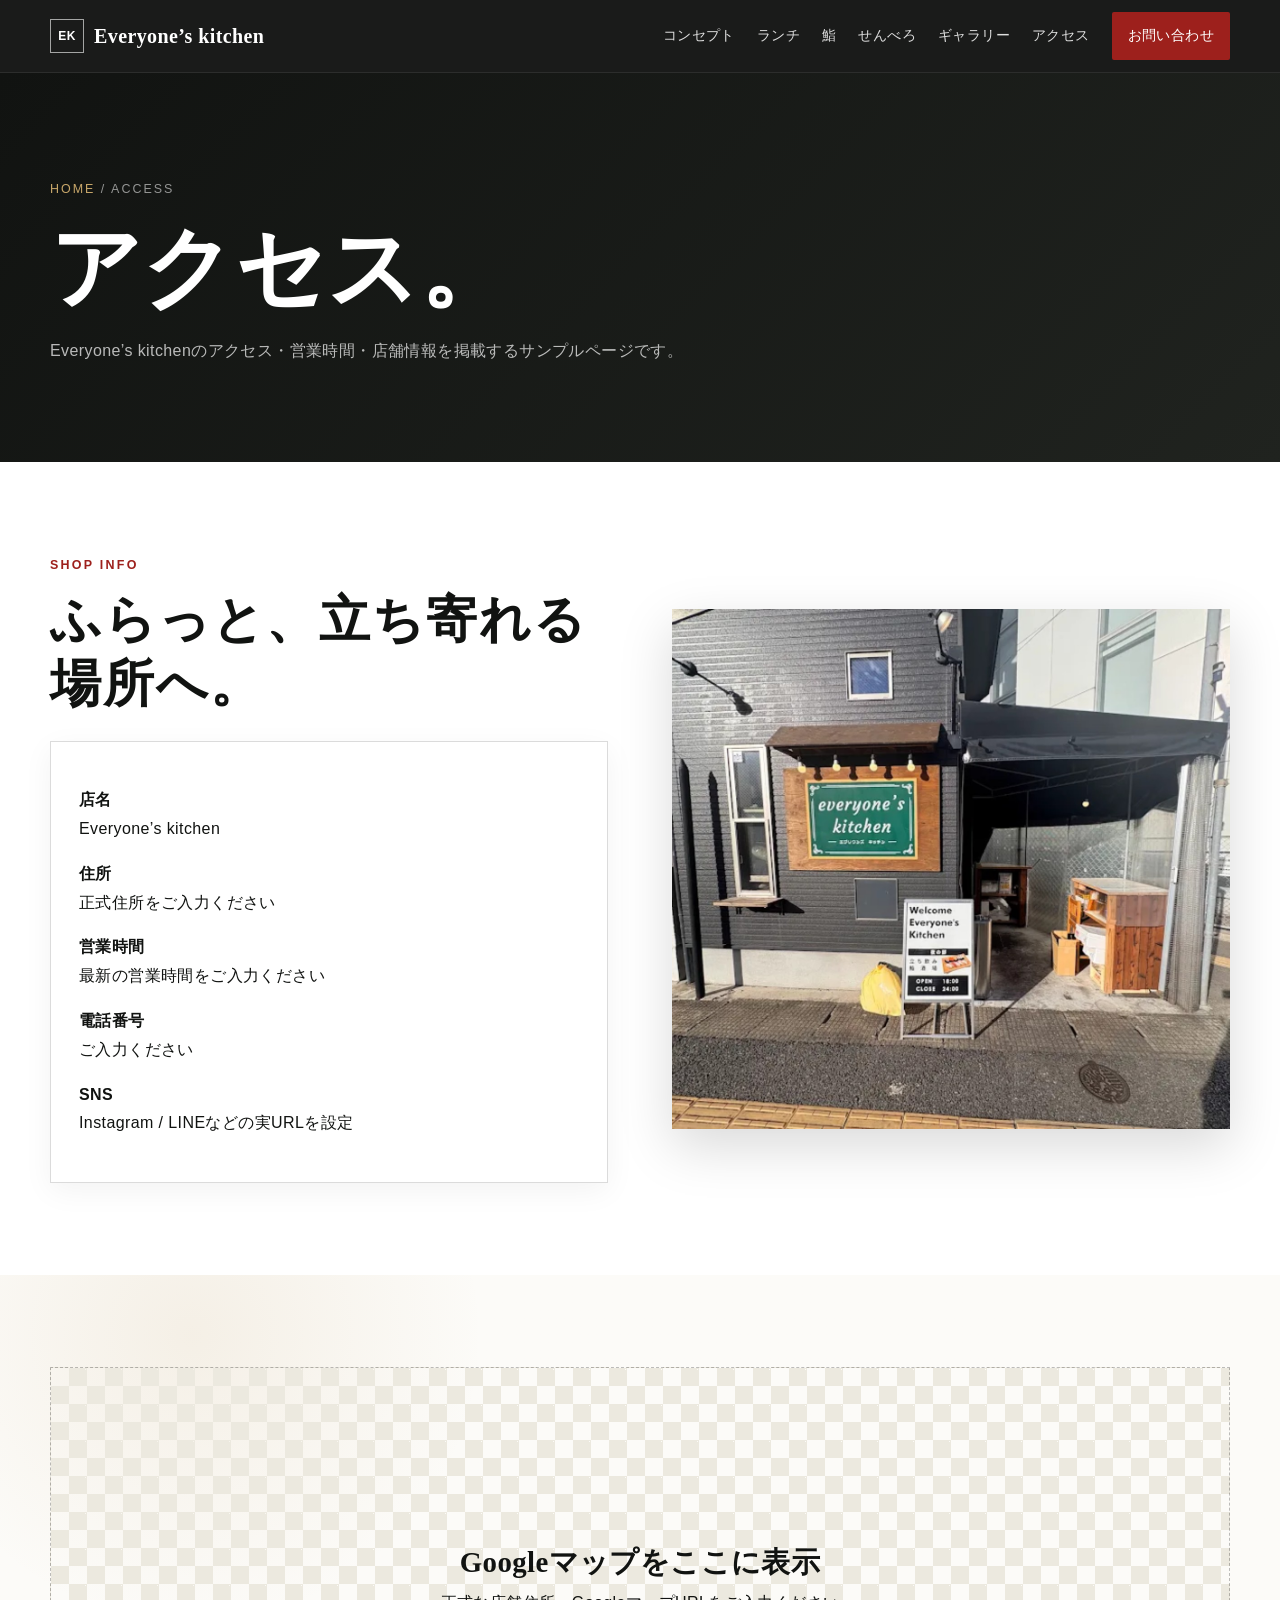
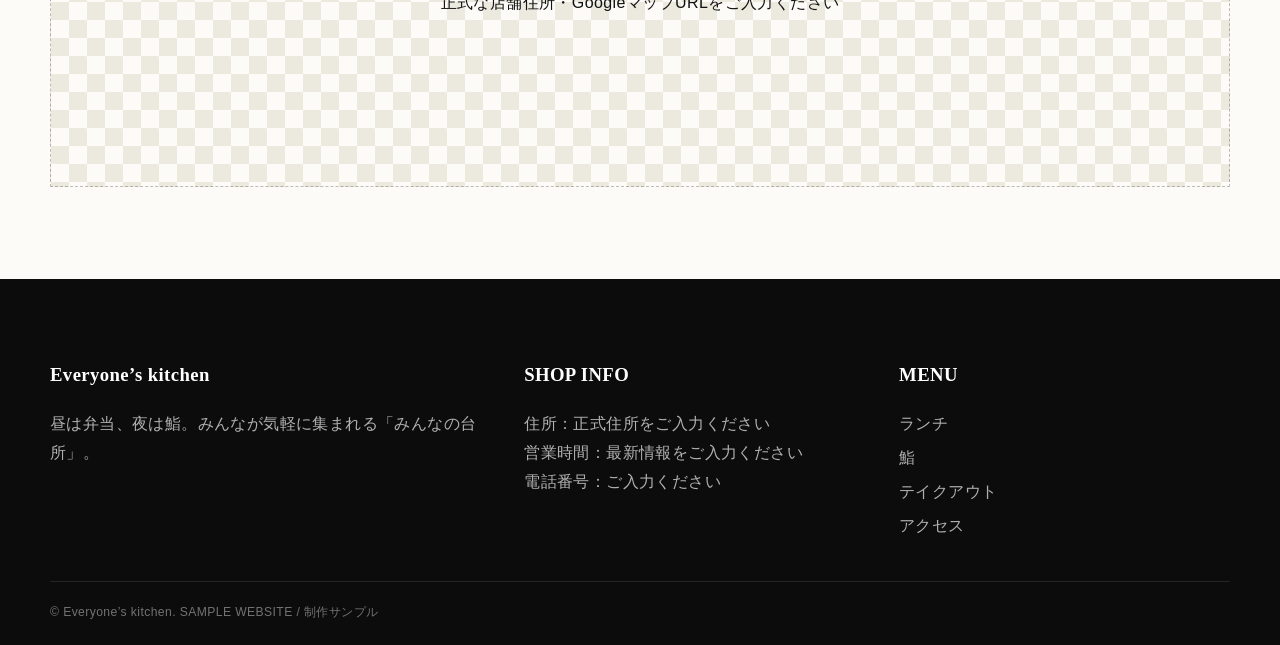
==== access.html @ f4a4330d "Add files via upload" ====
<!doctype html><html lang="ja"><head><meta charset="utf-8"><meta name="viewport" content="width=device-width,initial-scale=1"><title>アクセス・店舗情報｜Everyone’s kitchen</title><meta name="description" content="Everyone’s kitchenのアクセス・営業時間・店舗情報を掲載するサンプルページです。"><meta property="og:title" content="アクセス・店舗情報｜Everyone’s kitchen"><meta property="og:type" content="website"><meta property="og:image" content="hero-sushi.jpg"><link rel="stylesheet" href="style.css"></head><body><header class="header"><div class="wrap header-inner"><a class="brand" href="index.html"><span class="brand-mark">EK</span>Everyone’s kitchen</a><nav class="nav"><a href="concept.html">コンセプト</a><a href="lunch.html">ランチ</a><a href="sushi.html">鮨</a><a href="senbero.html">せんべろ</a><a href="gallery.html">ギャラリー</a><a href="access.html">アクセス</a><a class="cta-mini" href="contact.html">お問い合わせ</a></nav><button class="menu-btn" aria-label="メニュー">☰</button></div></header><main><section class="page-hero"><div class="wrap"><div class="breadcrumb"><a href="index.html">HOME</a> / ACCESS</div><h1>アクセス。</h1><p>Everyone’s kitchenのアクセス・営業時間・店舗情報を掲載するサンプルページです。</p></div></section>
<section class="section"><div class="wrap split"><div><div class="eyebrow">SHOP INFO</div><h2 class="title serif">ふらっと、立ち寄れる場所へ。</h2><div class="card"><p><strong>店名</strong><br>Everyone’s kitchen</p><p><strong>住所</strong><br>正式住所をご入力ください</p><p><strong>営業時間</strong><br>最新の営業時間をご入力ください</p><p><strong>電話番号</strong><br>ご入力ください</p><p><strong>SNS</strong><br>Instagram / LINEなどの実URLを設定</p></div></div><div class="photo-card"><img src="exterior-wide.jpg" alt="Everyone’s kitchen 外観"></div></div></section>
<section class="section section-paper"><div class="wrap"><div class="map-placeholder"><div><strong class="serif" style="font-size:1.8rem">Googleマップをここに表示</strong><br>正式な店舗住所・GoogleマップURLをご入力ください</div></div></div></section></main><footer class="footer"><div class="wrap"><div class="footer-grid"><div><h3>Everyone’s kitchen</h3><p>昼は弁当、夜は鮨。みんなが気軽に集まれる「みんなの台所」。</p></div><div><h3>SHOP INFO</h3><p>住所：正式住所をご入力ください<br>営業時間：最新情報をご入力ください<br>電話番号：ご入力ください</p></div><div><h3>MENU</h3><div class="footer-links"><a href="lunch.html">ランチ</a><a href="sushi.html">鮨</a><a href="takeout.html">テイクアウト</a><a href="access.html">アクセス</a></div></div></div><div class="copyright">© Everyone’s kitchen. SAMPLE WEBSITE / 制作サンプル</div></div></footer><script src="main.js"></script></body></html>
---- style.css ----
:root{
  --ink:#111311;--ink2:#1a1c1a;--paper:#f4efe4;--paper2:#fffaf0;
  --green:#1f4d3b;--green2:#16392c;--red:#9d201c;--gold:#c8a76a;
  --line:rgba(17,19,17,.15);--muted:#6f6d66;--white:#fff;
  --shadow:0 18px 50px rgba(0,0,0,.15);
}
*{box-sizing:border-box}html{scroll-behavior:smooth}body{margin:0;color:var(--ink);background:#fff;font-family:-apple-system,BlinkMacSystemFont,"Hiragino Kaku Gothic ProN","Yu Gothic",Meiryo,sans-serif;line-height:1.8;letter-spacing:.025em}img{max-width:100%;display:block}a{color:inherit;text-decoration:none}.wrap{width:min(1180px,calc(100% - 44px));margin:auto}.serif,.title,h1{font-family:"Yu Mincho","Hiragino Mincho ProN","Noto Serif JP",serif}.header{position:sticky;top:0;z-index:100;background:rgba(14,15,14,.95);backdrop-filter:blur(12px);border-bottom:1px solid rgba(255,255,255,.08)}.header-inner{min-height:72px;display:flex;align-items:center;gap:28px}.brand{display:flex;align-items:center;gap:10px;color:#fff;font-family:Georgia,"Times New Roman",serif;font-weight:700;font-size:1.25rem;white-space:nowrap}.brand-mark{display:inline-grid;place-items:center;width:34px;height:34px;border:1px solid rgba(255,255,255,.6);font:700 12px/1 sans-serif;letter-spacing:.04em}.nav{margin-left:auto;display:flex;align-items:center;gap:22px;color:rgba(255,255,255,.86);font-size:.88rem}.nav a{position:relative}.nav a:not(.cta-mini):after{content:"";position:absolute;left:0;bottom:-7px;width:0;height:1px;background:var(--gold);transition:.25s}.nav a:hover:after{width:100%}.cta-mini{background:var(--red);color:#fff;padding:11px 16px;border-radius:2px}.menu-btn{display:none;margin-left:auto;border:1px solid rgba(255,255,255,.25);background:transparent;color:#fff;font-size:1.35rem;width:44px;height:44px;border-radius:2px}
.hero{background:#0d0f0e;color:#fff;overflow:hidden}.hero-grid{min-height:650px;display:grid;grid-template-columns:.78fr 1.22fr;max-width:1440px;margin:auto}.hero-copy{padding:110px 5vw 80px max(28px,calc((100vw - 1180px)/2));display:flex;flex-direction:column;justify-content:center;position:relative}.hero-kicker,.eyebrow{font-size:.78rem;font-weight:800;letter-spacing:.18em;text-transform:uppercase}.hero-kicker{color:var(--gold);margin-bottom:18px}.hero h1{font-size:clamp(3.3rem,6vw,6.5rem);line-height:1.12;margin:0 0 26px;font-weight:700;letter-spacing:.03em}.hero p{font-size:1.05rem;max-width:620px;color:rgba(255,255,255,.8)}.hero-actions{display:flex;gap:12px;flex-wrap:wrap;margin-top:24px}.btn{display:inline-flex;align-items:center;justify-content:center;min-height:50px;padding:0 22px;background:var(--red);color:#fff;font-weight:700;border:1px solid var(--red);border-radius:2px;transition:.25s}.btn:hover{transform:translateY(-1px);filter:brightness(1.06)}.btn-outline{background:transparent;border-color:rgba(255,255,255,.45)}.hero-image{position:relative;min-height:650px}.hero-image img{width:100%;height:100%;object-fit:cover}.hero-image:after{content:"";position:absolute;inset:0;background:linear-gradient(90deg,rgba(13,15,14,.42),transparent 33%,rgba(0,0,0,.05))}.hero-badge{position:absolute;z-index:2;right:24px;bottom:22px;background:rgba(11,12,11,.75);backdrop-filter:blur(10px);border:1px solid rgba(255,255,255,.18);padding:13px 16px;font-weight:700}.hero-badge small{font-weight:400;color:rgba(255,255,255,.7)}
.section{padding:92px 0}.section-paper{background:radial-gradient(circle at 15% 10%,rgba(180,138,71,.10),transparent 24%),linear-gradient(0deg,rgba(255,255,255,.75),rgba(255,255,255,.75)),var(--paper)}.section-dark{background:var(--ink);color:#fff}.section-green{background:var(--green);color:#fff}.eyebrow{color:var(--red);margin-bottom:12px}.title{font-size:clamp(2.25rem,4vw,4rem);line-height:1.24;margin:0 0 26px;letter-spacing:.04em}.lead{font-size:1.08rem;max-width:720px;color:inherit;opacity:.88}.split,.menu-feature,.offer{display:grid;grid-template-columns:1fr 1fr;gap:64px;align-items:center}.photo-card,.menu-poster,.offer-image{box-shadow:var(--shadow);overflow:hidden;background:#ddd}.photo-card img,.offer-image img{width:100%;height:520px;object-fit:cover}.menu-poster img{width:100%;max-height:700px;object-fit:contain;background:#eee}.stat-row{display:flex;gap:10px;flex-wrap:wrap;margin-top:28px}.stat{border:1px solid var(--line);padding:13px 16px;background:rgba(255,255,255,.55)}.stat strong{margin-right:6px}.dual{display:grid;grid-template-columns:1fr 1fr;gap:18px;margin-top:32px}.dual-card{position:relative;min-height:400px;overflow:hidden;background:#222}.dual-card img{width:100%;height:100%;object-fit:cover;position:absolute;inset:0;transition:.4s}.dual-card:after{content:"";position:absolute;inset:0;background:linear-gradient(180deg,transparent 35%,rgba(0,0,0,.85))}.dual-card:hover img{transform:scale(1.025)}.dual-card-content{position:absolute;z-index:2;left:28px;bottom:24px}.dual-card h3{font-family:"Yu Mincho",serif;font-size:3rem;margin:0}.dual-card p{margin:0;color:rgba(255,255,255,.83)}.chips{display:flex;gap:9px;flex-wrap:wrap;margin:24px 0}.chip{border:1px solid currentColor;border-radius:99px;padding:7px 12px;font-size:.82rem;opacity:.8}.offer-panel{padding:24px 0}.offer-price{font-family:Georgia,serif;font-weight:700;font-size:clamp(3.5rem,6vw,6rem);line-height:1;margin:24px 0}.offer-price small{font:600 1rem/1 sans-serif}.note{font-size:.9rem;color:#555;background:#f6f1e7;border-left:3px solid var(--red);padding:14px 16px}.section-dark .note,.section-green .note{color:rgba(255,255,255,.82);background:rgba(255,255,255,.07);border-left-color:var(--gold)}.gallery{display:grid;grid-template-columns:repeat(3,1fr);gap:10px}.gallery figure{margin:0;min-height:290px;overflow:hidden;background:#ddd}.gallery figure img{width:100%;height:100%;object-fit:cover}.placeholder{min-height:300px;border:1px dashed rgba(17,19,17,.28);background:repeating-linear-gradient(135deg,#f7f4ec,#f7f4ec 12px,#f2ede3 12px,#f2ede3 24px);display:grid;place-items:center;text-align:center;padding:28px;color:#59574f}.placeholder strong{display:block;font-family:"Yu Mincho",serif;font-size:1.55rem;margin-bottom:6px;color:#23241f}.cta-band{background:var(--red);color:#fff;padding:58px 0}.cta-inner{display:flex;align-items:center;justify-content:space-between;gap:30px}.cta-inner h2{font-family:"Yu Mincho",serif;font-size:2.4rem;margin:0}.cta-inner p{margin:8px 0 0;color:rgba(255,255,255,.82)}.btn-light{background:#fff;color:var(--ink);border-color:#fff}.page-hero{padding:105px 0 80px;background:linear-gradient(135deg,#111311,#20231f);color:#fff}.breadcrumb{font-size:.78rem;letter-spacing:.16em;color:rgba(255,255,255,.55);margin-bottom:20px}.breadcrumb a{color:var(--gold)}.page-hero h1{font-size:clamp(3rem,7vw,6rem);line-height:1.1;margin:0 0 18px}.page-hero p{max-width:760px;color:rgba(255,255,255,.7)}.content-grid,.poster-grid{display:grid;grid-template-columns:1fr 1fr;gap:24px}.card{border:1px solid var(--line);background:#fff;padding:28px;box-shadow:0 8px 28px rgba(0,0,0,.05)}.card h3{font-family:"Yu Mincho",serif;font-size:1.55rem;margin-top:0}.map-placeholder{min-height:420px;border:1px dashed rgba(0,0,0,.25);display:grid;place-items:center;text-align:center;background:linear-gradient(45deg,#ece9df 25%,transparent 25%),linear-gradient(-45deg,#ece9df 25%,transparent 25%),linear-gradient(45deg,transparent 75%,#ece9df 75%),linear-gradient(-45deg,transparent 75%,#ece9df 75%);background-size:36px 36px;background-position:0 0,0 18px,18px -18px,-18px 0}.contact-form{display:grid;gap:18px}.contact-form label{font-weight:700;font-size:.9rem}.contact-form input,.contact-form select,.contact-form textarea{width:100%;margin-top:7px;border:1px solid #cfc9bb;background:#fff;padding:13px 14px;font:inherit;border-radius:0}.contact-form textarea{min-height:150px;resize:vertical}
.footer{background:#0b0c0b;color:rgba(255,255,255,.68);padding:60px 0 22px}.footer-grid{display:grid;grid-template-columns:1.3fr 1fr 1fr;gap:44px}.footer h3{color:#fff;font-family:Georgia,"Times New Roman",serif}.footer-links{display:grid;gap:5px}.copyright{border-top:1px solid rgba(255,255,255,.1);margin-top:40px;padding-top:20px;font-size:.76rem;color:rgba(255,255,255,.42)}
@media(max-width:900px){.wrap{width:min(100% - 28px,1180px)}.header-inner{min-height:62px}.brand{font-size:1.02rem}.brand-mark{width:30px;height:30px}.menu-btn{display:block}.nav{position:absolute;display:none;left:0;right:0;top:62px;background:#111311;padding:20px 22px 28px;flex-direction:column;align-items:stretch;gap:0;border-top:1px solid rgba(255,255,255,.08);box-shadow:0 16px 30px rgba(0,0,0,.25)}.nav.open{display:flex}.nav a{padding:13px 4px;border-bottom:1px solid rgba(255,255,255,.08)}.cta-mini{margin-top:12px;text-align:center}.hero-grid{grid-template-columns:1fr;min-height:0}.hero-copy{padding:60px 22px 42px}.hero h1{font-size:3.7rem}.hero-image{min-height:430px;order:-1}.hero-image:after{background:linear-gradient(180deg,transparent 35%,rgba(13,15,14,.62))}.hero-badge{left:16px;right:auto}.section{padding:68px 0}.split,.menu-feature,.offer{grid-template-columns:1fr;gap:34px}.photo-card img,.offer-image img{height:420px}.dual{grid-template-columns:1fr}.dual-card{min-height:340px}.gallery{grid-template-columns:1fr 1fr}.content-grid,.poster-grid{grid-template-columns:1fr}.cta-inner{align-items:flex-start;flex-direction:column}.footer-grid{grid-template-columns:1fr}.page-hero{padding:76px 0 58px}.page-hero h1{font-size:3.4rem}}
@media(max-width:560px){body{line-height:1.72}.hero-copy{padding:48px 16px 36px}.hero h1{font-size:3.2rem}.hero p{font-size:.98rem}.hero-image{min-height:320px}.section{padding:56px 0}.title{font-size:2.35rem}.gallery{grid-template-columns:1fr}.gallery figure{min-height:240px}.dual-card{min-height:300px}.photo-card img,.offer-image img{height:330px}.offer-price{font-size:3.8rem}.cta-inner h2{font-size:2rem}.page-hero h1{font-size:3rem}.placeholder{min-height:230px}.card{padding:22px}.hero-actions .btn{width:100%}}

/* 店主更新エリア */
.today-notice{background:#f6e7c6;color:#2b2114;border-bottom:1px solid rgba(77,49,17,.16);padding:12px 0;font-weight:700}.today-notice .wrap{display:flex;align-items:center;gap:12px}.today-notice-label{display:inline-flex;background:var(--red);color:#fff;padding:3px 9px;font-size:.74rem;letter-spacing:.08em;white-space:nowrap}.section-today{background:#fffaf0}.today-heading{display:flex;justify-content:space-between;align-items:end;gap:24px;margin-bottom:34px}.today-updated{font-size:.78rem;color:#827b6d;white-space:nowrap}.today-layout{display:grid;grid-template-columns:minmax(280px,.85fr) 1.7fr;gap:22px;align-items:start}.daily-card,.special-card{background:#fff;border:1px solid rgba(17,19,17,.12);box-shadow:0 10px 30px rgba(0,0,0,.06);overflow:hidden;position:relative}.daily-image,.special-image{aspect-ratio:4/3;background:#ece6da;overflow:hidden}.daily-image img,.special-image img{width:100%;height:100%;object-fit:cover}.daily-body,.special-body{padding:22px}.today-tag{display:inline-flex;border:1px solid var(--red);color:var(--red);padding:3px 9px;font-weight:800;font-size:.72rem;letter-spacing:.1em;margin-bottom:12px}.soldout-tag{display:inline-flex;background:#191919;color:#fff;padding:4px 9px;font-weight:800;font-size:.72rem;margin-left:6px}.daily-body h3,.special-body h3{font-family:"Yu Mincho","Hiragino Mincho ProN",serif;font-size:1.55rem;line-height:1.4;margin:4px 0 6px}.today-price{font-family:Georgia,"Times New Roman",serif;font-weight:700;font-size:1.35rem;color:var(--red)}.daily-body p,.special-body p{margin:9px 0 0;color:#676158;font-size:.92rem}.special-grid{display:grid;grid-template-columns:repeat(2,minmax(0,1fr));gap:14px}.special-card.soldout .special-image img,.daily-card.soldout .daily-image img{filter:grayscale(.45);opacity:.65}.special-card.soldout:after,.daily-card.soldout:after{content:"SOLD OUT";position:absolute;right:12px;top:12px;background:#111;color:#fff;padding:5px 10px;font-size:.72rem;font-weight:900;letter-spacing:.1em}

/* 管理画面 */
.admin-page{background:#f3efe7;min-height:100vh}.admin-shell{width:min(860px,calc(100% - 28px));margin:0 auto;padding:28px 0 70px}.admin-top{display:flex;align-items:center;justify-content:space-between;gap:18px;margin-bottom:20px}.admin-top h1{font-family:Georgia,"Times New Roman",serif;font-size:1.55rem;margin:0}.admin-back{font-size:.85rem;text-decoration:underline}.admin-panel{background:#fff;border:1px solid #ddd5c7;padding:22px;margin-bottom:16px;box-shadow:0 8px 26px rgba(0,0,0,.045)}.admin-panel h2{font-family:"Yu Mincho",serif;margin:0 0 16px;font-size:1.5rem}.admin-help{color:#756e63;font-size:.86rem;margin:-7px 0 18px}.admin-row{display:grid;grid-template-columns:1fr 1fr;gap:14px}.admin-field{display:block;margin-bottom:14px}.admin-field>span{display:block;font-size:.82rem;font-weight:800;margin-bottom:6px}.admin-field input[type="text"],.admin-field input[type="password"],.admin-field textarea{width:100%;border:1px solid #cfc8bc;background:#fff;padding:12px 13px;font:inherit;border-radius:0}.admin-field textarea{min-height:86px;resize:vertical}.admin-switch{display:flex;align-items:center;gap:8px;font-weight:800;font-size:.9rem;margin:8px 0 15px}.admin-switch input{width:20px;height:20px}.admin-item{border:1px solid #ddd5c7;background:#faf8f3;padding:16px;margin-top:12px}.admin-item-title{display:flex;align-items:center;justify-content:space-between;gap:10px;margin-bottom:10px}.admin-item-title strong{font-family:"Yu Mincho",serif}.admin-actions{position:sticky;bottom:0;background:rgba(243,239,231,.94);backdrop-filter:blur(8px);padding:12px 0 4px;display:flex;gap:10px;z-index:10}.admin-actions .btn{flex:1}.admin-status{min-height:24px;margin-top:10px;font-size:.88rem;font-weight:700}.admin-status.ok{color:#17663e}.admin-status.err{color:#a2211c}.admin-preview{width:100%;max-width:230px;aspect-ratio:4/3;object-fit:cover;background:#e8e3d8;margin:8px 0;border:1px solid #ddd5c7}.admin-image-actions{display:flex;gap:8px;flex-wrap:wrap}.admin-small-btn{border:1px solid #bcb4a7;background:#fff;padding:8px 11px;font-weight:700;font-size:.8rem}.admin-danger{color:#a2211c;border-color:#d7aaa7}.admin-login-line{display:grid;grid-template-columns:1fr auto;gap:10px;align-items:end}.admin-login-line .btn{min-height:47px}.admin-note{background:#fff4db;border-left:3px solid #c8a76a;padding:11px 13px;font-size:.84rem;color:#63543b}.admin-separator{height:1px;background:#e6dfd3;margin:18px 0}

@media(max-width:900px){.today-layout{grid-template-columns:1fr}.special-grid{grid-template-columns:1fr 1fr}}
@media(max-width:560px){.today-heading{display:block}.today-updated{margin-top:10px}.special-grid{grid-template-columns:1fr}.today-notice .wrap{align-items:flex-start}.admin-row,.admin-login-line{grid-template-columns:1fr}.admin-panel{padding:17px}.admin-shell{padding-top:18px}.admin-actions{padding-bottom:8px}}
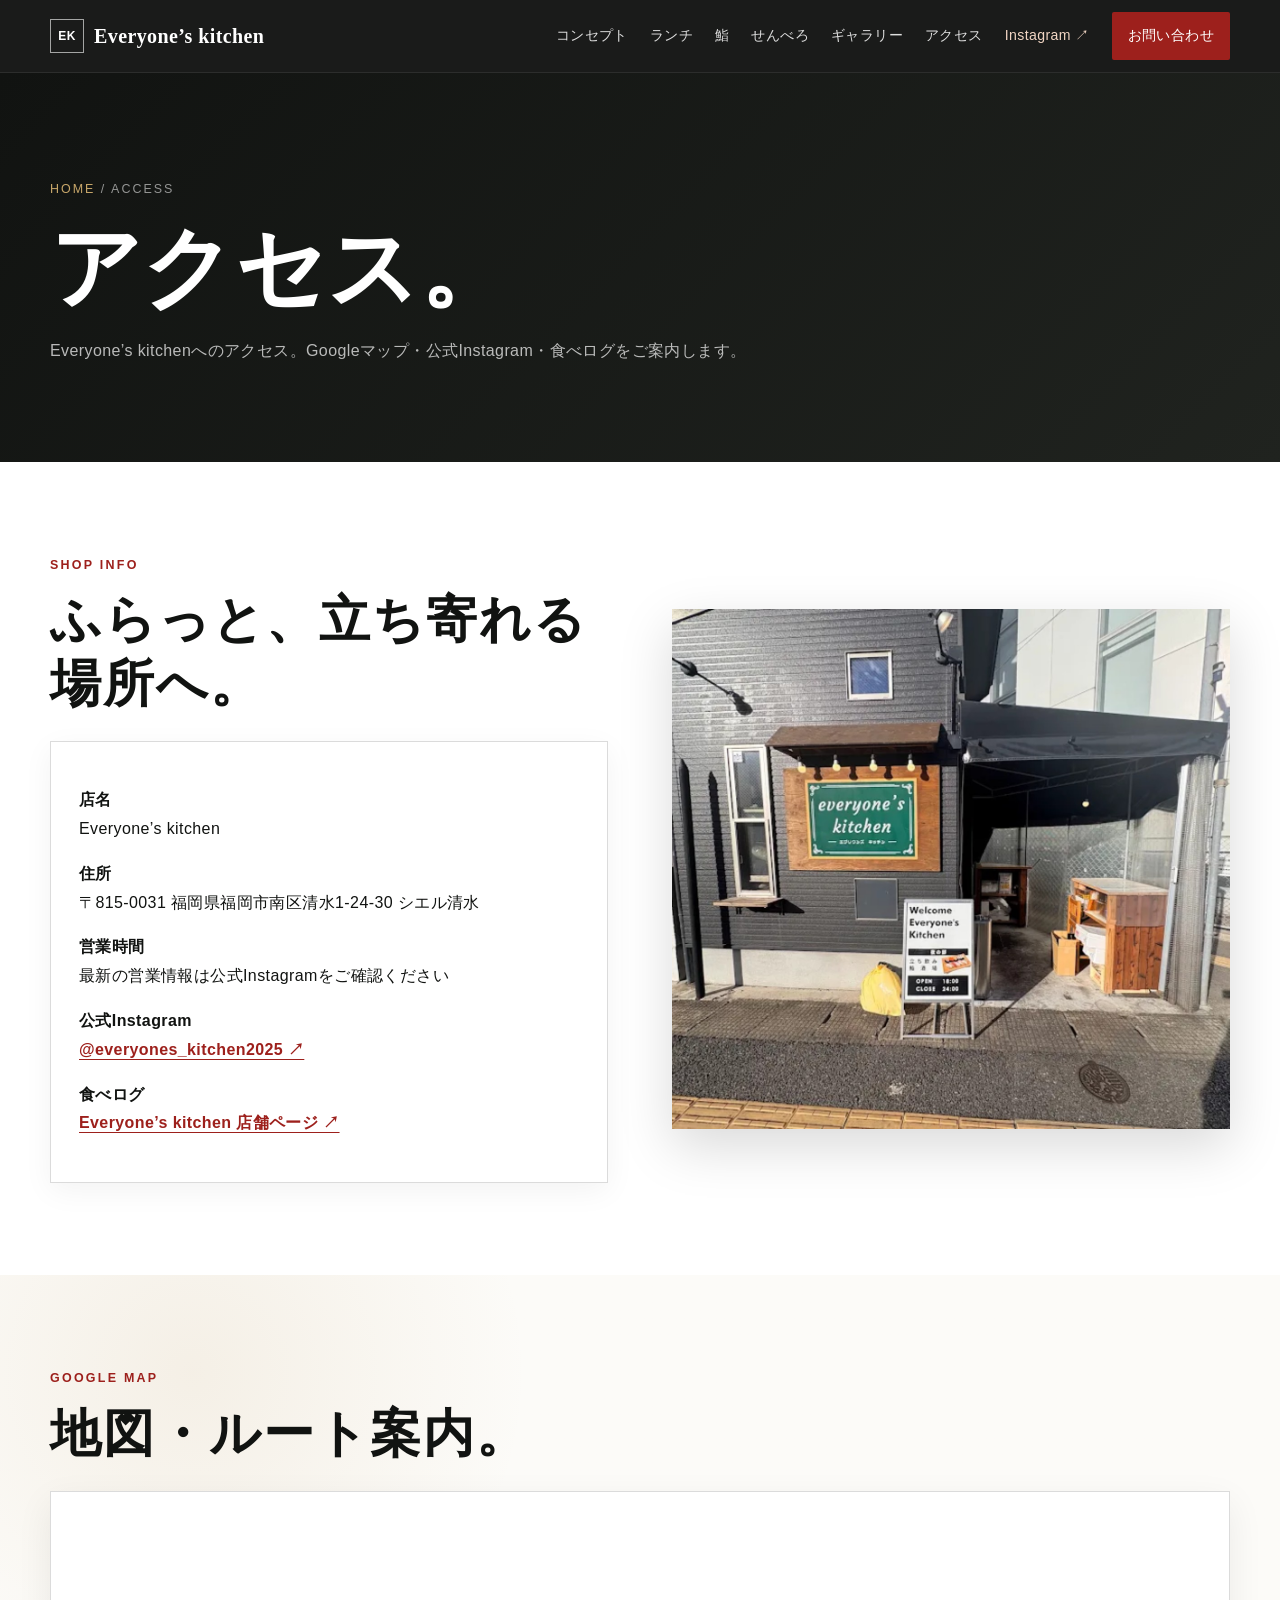
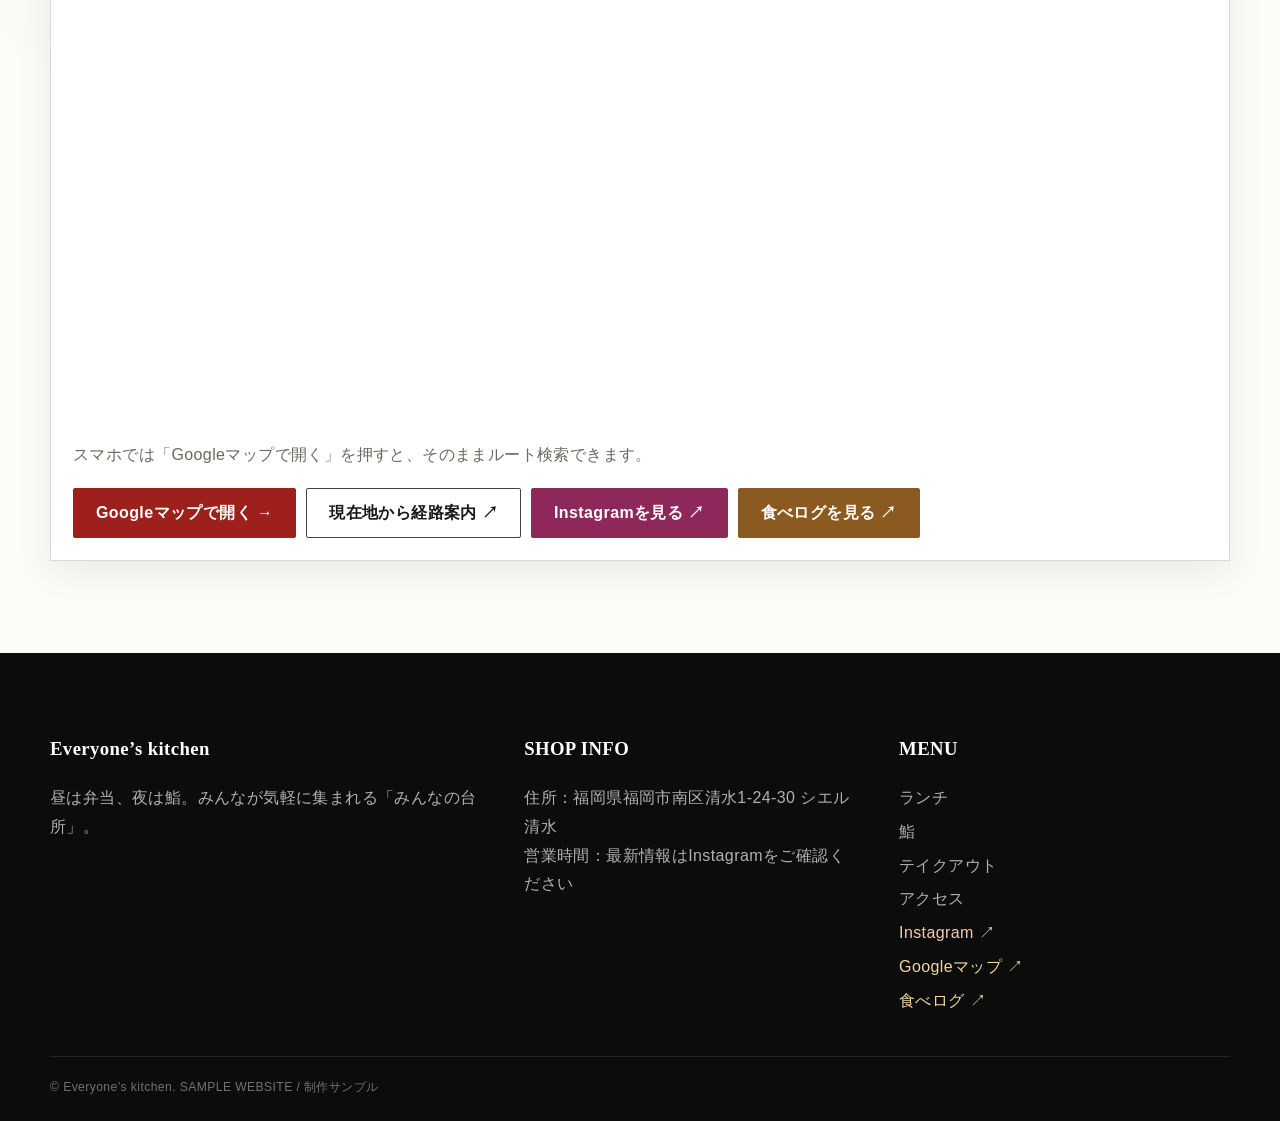
==== commit dc822051: "Add files via upload" ====
--- a/access.html
+++ b/access.html
@@ -1,3 +1,3 @@
-<!doctype html><html lang="ja"><head><meta charset="utf-8"><meta name="viewport" content="width=device-width,initial-scale=1"><title>アクセス・店舗情報｜Everyone’s kitchen</title><meta name="description" content="Everyone’s kitchenのアクセス・営業時間・店舗情報を掲載するサンプルページです。"><meta property="og:title" content="アクセス・店舗情報｜Everyone’s kitchen"><meta property="og:type" content="website"><meta property="og:image" content="hero-sushi.jpg"><link rel="stylesheet" href="style.css"></head><body><header class="header"><div class="wrap header-inner"><a class="brand" href="index.html"><span class="brand-mark">EK</span>Everyone’s kitchen</a><nav class="nav"><a href="concept.html">コンセプト</a><a href="lunch.html">ランチ</a><a href="sushi.html">鮨</a><a href="senbero.html">せんべろ</a><a href="gallery.html">ギャラリー</a><a href="access.html">アクセス</a><a class="cta-mini" href="contact.html">お問い合わせ</a></nav><button class="menu-btn" aria-label="メニュー">☰</button></div></header><main><section class="page-hero"><div class="wrap"><div class="breadcrumb"><a href="index.html">HOME</a> / ACCESS</div><h1>アクセス。</h1><p>Everyone’s kitchenのアクセス・営業時間・店舗情報を掲載するサンプルページです。</p></div></section>
-<section class="section"><div class="wrap split"><div><div class="eyebrow">SHOP INFO</div><h2 class="title serif">ふらっと、立ち寄れる場所へ。</h2><div class="card"><p><strong>店名</strong><br>Everyone’s kitchen</p><p><strong>住所</strong><br>正式住所をご入力ください</p><p><strong>営業時間</strong><br>最新の営業時間をご入力ください</p><p><strong>電話番号</strong><br>ご入力ください</p><p><strong>SNS</strong><br>Instagram / LINEなどの実URLを設定</p></div></div><div class="photo-card"><img src="exterior-wide.jpg" alt="Everyone’s kitchen 外観"></div></div></section>
-<section class="section section-paper"><div class="wrap"><div class="map-placeholder"><div><strong class="serif" style="font-size:1.8rem">Googleマップをここに表示</strong><br>正式な店舗住所・GoogleマップURLをご入力ください</div></div></div></section></main><footer class="footer"><div class="wrap"><div class="footer-grid"><div><h3>Everyone’s kitchen</h3><p>昼は弁当、夜は鮨。みんなが気軽に集まれる「みんなの台所」。</p></div><div><h3>SHOP INFO</h3><p>住所：正式住所をご入力ください<br>営業時間：最新情報をご入力ください<br>電話番号：ご入力ください</p></div><div><h3>MENU</h3><div class="footer-links"><a href="lunch.html">ランチ</a><a href="sushi.html">鮨</a><a href="takeout.html">テイクアウト</a><a href="access.html">アクセス</a></div></div></div><div class="copyright">© Everyone’s kitchen. SAMPLE WEBSITE / 制作サンプル</div></div></footer><script src="main.js"></script></body></html>+<!doctype html><html lang="ja"><head><meta charset="utf-8"><meta name="viewport" content="width=device-width,initial-scale=1"><title>アクセス・店舗情報｜Everyone’s kitchen</title><meta name="description" content="Everyone’s kitchenへのアクセス。Googleマップ・公式Instagram・食べログをご案内します。"><meta property="og:title" content="アクセス・店舗情報｜Everyone’s kitchen"><meta property="og:type" content="website"><meta property="og:image" content="hero-sushi.jpg"><link rel="stylesheet" href="style.css?v=20260913b"></head><body><header class="header"><div class="wrap header-inner"><a class="brand" href="index.html"><span class="brand-mark">EK</span>Everyone’s kitchen</a><nav class="nav"><a href="concept.html">コンセプト</a><a href="lunch.html">ランチ</a><a href="sushi.html">鮨</a><a href="senbero.html">せんべろ</a><a href="gallery.html">ギャラリー</a><a href="access.html">アクセス</a><a class="nav-instagram" href="https://www.instagram.com/everyones_kitchen2025/" target="_blank" rel="noopener noreferrer">Instagram ↗</a><a class="cta-mini" href="contact.html">お問い合わせ</a></nav><button class="menu-btn" aria-label="メニュー">☰</button></div></header><main><section class="page-hero"><div class="wrap"><div class="breadcrumb"><a href="index.html">HOME</a> / ACCESS</div><h1>アクセス。</h1><p>Everyone’s kitchenへのアクセス。Googleマップ・公式Instagram・食べログをご案内します。</p></div></section>
+<section class="section"><div class="wrap split"><div><div class="eyebrow">SHOP INFO</div><h2 class="title serif">ふらっと、立ち寄れる場所へ。</h2><div class="card"><p><strong>店名</strong><br>Everyone’s kitchen</p><p><strong>住所</strong><br>〒815-0031 福岡県福岡市南区清水1-24-30 シエル清水</p><p><strong>営業時間</strong><br>最新の営業情報は公式Instagramをご確認ください</p><p><strong>公式Instagram</strong><br><a class="text-link" href="https://www.instagram.com/everyones_kitchen2025/" target="_blank" rel="noopener noreferrer">@everyones_kitchen2025 ↗</a></p><p><strong>食べログ</strong><br><a class="text-link" href="https://tabelog.com/fukuoka/A4001/A400202/40071473/" target="_blank" rel="noopener noreferrer">Everyone’s kitchen 店舗ページ ↗</a></p></div></div><div class="photo-card"><img src="exterior-wide.jpg" alt="Everyone’s kitchen 外観"></div></div></section>
+<section class="section section-paper"><div class="wrap"><div class="eyebrow">GOOGLE MAP</div><h2 class="title serif">地図・ルート案内。</h2><div class="map-card map-card-wide"><iframe class="map-embed" title="Everyone’s kitchen Googleマップ" loading="lazy" referrerpolicy="no-referrer-when-downgrade" src="https://www.google.com/maps?q=%E7%A6%8F%E5%B2%A1%E7%9C%8C%E7%A6%8F%E5%B2%A1%E5%B8%82%E5%8D%97%E5%8C%BA%E6%B8%85%E6%B0%B41-24-30&output=embed"></iframe><div class="map-card-body"><p>スマホでは「Googleマップで開く」を押すと、そのままルート検索できます。</p><div class="map-actions"><a class="btn" href="https://www.google.com/maps/search/?api=1&query=%E7%A6%8F%E5%B2%A1%E7%9C%8C%E7%A6%8F%E5%B2%A1%E5%B8%82%E5%8D%97%E5%8C%BA%E6%B8%85%E6%B0%B41-24-30" target="_blank" rel="noopener noreferrer">Googleマップで開く →</a><a class="btn btn-outline-dark" href="https://www.google.com/maps/dir/?api=1&destination=%E7%A6%8F%E5%B2%A1%E7%9C%8C%E7%A6%8F%E5%B2%A1%E5%B8%82%E5%8D%97%E5%8C%BA%E6%B8%85%E6%B0%B41-24-30" target="_blank" rel="noopener noreferrer">現在地から経路案内 ↗</a><a class="btn instagram-btn" href="https://www.instagram.com/everyones_kitchen2025/" target="_blank" rel="noopener noreferrer">Instagramを見る ↗</a><a class="btn tabelog-btn" href="https://tabelog.com/fukuoka/A4001/A400202/40071473/" target="_blank" rel="noopener noreferrer">食べログを見る ↗</a></div></div></div></div></section></main><footer class="footer"><div class="wrap"><div class="footer-grid"><div><h3>Everyone’s kitchen</h3><p>昼は弁当、夜は鮨。みんなが気軽に集まれる「みんなの台所」。</p></div><div><h3>SHOP INFO</h3><p>住所：福岡県福岡市南区清水1-24-30 シエル清水<br>営業時間：最新情報はInstagramをご確認ください</p></div><div><h3>MENU</h3><div class="footer-links"><a href="lunch.html">ランチ</a><a href="sushi.html">鮨</a><a href="takeout.html">テイクアウト</a><a href="access.html">アクセス</a><a href="https://www.instagram.com/everyones_kitchen2025/" target="_blank" rel="noopener noreferrer">Instagram ↗</a><a href="https://www.google.com/maps/search/?api=1&query=%E7%A6%8F%E5%B2%A1%E7%9C%8C%E7%A6%8F%E5%B2%A1%E5%B8%82%E5%8D%97%E5%8C%BA%E6%B8%85%E6%B0%B41-24-30" target="_blank" rel="noopener noreferrer">Googleマップ ↗</a><a href="https://tabelog.com/fukuoka/A4001/A400202/40071473/" target="_blank" rel="noopener noreferrer">食べログ ↗</a></div></div></div><div class="copyright">© Everyone’s kitchen. SAMPLE WEBSITE / 制作サンプル</div></div></footer><script src="main.js?v=20260913b"></script></body></html>
--- a/style.css
+++ b/style.css
@@ -19,3 +19,60 @@
 
 @media(max-width:900px){.today-layout{grid-template-columns:1fr}.special-grid{grid-template-columns:1fr 1fr}}
 @media(max-width:560px){.today-heading{display:block}.today-updated{margin-top:10px}.special-grid{grid-template-columns:1fr}.today-notice .wrap{align-items:flex-start}.admin-row,.admin-login-line{grid-template-columns:1fr}.admin-panel{padding:17px}.admin-shell{padding-top:18px}.admin-actions{padding-bottom:8px}}
+
+.today-empty{grid-column:1/-1;border:1px dashed rgba(17,19,17,.22);background:rgba(255,255,255,.72);padding:28px;text-align:center;color:#696158}.today-empty strong{display:block;font-family:"Yu Mincho","Hiragino Mincho ProN",serif;color:#191919;font-size:1.35rem;margin-bottom:8px}.today-empty p{margin:0}.today-empty[hidden]{display:none!important}
+
+
+/* Instagram / Google Maps */
+.nav-instagram{color:#f2d6c4!important}.access-social-section{background:#f7f2e7}.access-social-grid{display:grid;grid-template-columns:1.35fr .65fr;gap:24px;align-items:stretch}.map-card,.social-card{background:#fff;border:1px solid var(--line);box-shadow:0 12px 34px rgba(0,0,0,.07);overflow:hidden}.map-embed{display:block;width:100%;height:390px;border:0}.map-card-wide .map-embed{height:520px}.map-card-body{padding:22px}.map-card-body strong{font-family:"Yu Mincho","Hiragino Mincho ProN",serif;font-size:1.35rem}.map-card-body p{margin:7px 0 18px;color:#6d675e}.social-card{padding:38px;display:flex;flex-direction:column;justify-content:center;background:linear-gradient(145deg,#fffaf0,#f1e4d8)}.social-icon{width:58px;height:58px;border-radius:18px;display:grid;place-items:center;background:linear-gradient(135deg,#5b51d8,#c13584,#f77737);color:#fff;font-size:2rem;font-weight:800;margin-bottom:22px}.social-card h3{font-size:1.7rem;margin:0 0 12px;word-break:break-all}.social-card p{color:#625c54}.instagram-btn{background:#8f285a;border-color:#8f285a}.text-link{color:var(--red);font-weight:800;text-decoration:underline;text-underline-offset:4px}.map-actions{display:flex;gap:10px;flex-wrap:wrap}.footer-links a[target="_blank"]{color:#f1cdb4}
+@media(max-width:900px){.access-social-grid{grid-template-columns:1fr}.map-embed,.map-card-wide .map-embed{height:420px}.social-card{padding:28px}}
+@media(max-width:560px){.map-embed,.map-card-wide .map-embed{height:330px}.map-actions .btn{width:100%}.social-card{padding:24px}}
+
+
+/* External links / review services */
+.official-links{display:grid;grid-template-columns:1fr;gap:14px}.external-card{display:block;background:#fff;border:1px solid var(--line);padding:26px;box-shadow:0 10px 28px rgba(0,0,0,.055);transition:transform .2s ease,box-shadow .2s ease}.external-card:hover{transform:translateY(-2px);box-shadow:0 16px 36px rgba(0,0,0,.09)}.external-badge{display:inline-flex;font-size:.72rem;letter-spacing:.12em;font-weight:900;margin-bottom:13px;padding:4px 9px;border:1px solid currentColor}.external-card strong{display:block;font-family:"Yu Mincho","Hiragino Mincho ProN",serif;font-size:1.35rem;line-height:1.45;margin-bottom:8px}.external-card p{color:#625c54;margin:0 0 16px}.external-cta{font-weight:900;text-decoration:underline;text-underline-offset:4px}.instagram-card{background:linear-gradient(145deg,#fffaf0,#f4e7de)}.instagram-card .external-badge,.instagram-card .external-cta{color:#8f285a}.tabelog-card{background:linear-gradient(145deg,#fffdf7,#f6efe1)}.tabelog-card .external-badge,.tabelog-card .external-cta{color:#8b5a20}.tabelog-btn{background:#8b5a20;border-color:#8b5a20}.btn-outline-dark{background:transparent!important;color:#181818!important;border-color:#444!important}.btn-outline-dark:hover{background:#181818!important;color:#fff!important}.footer-links a[href*="tabelog"],.footer-links a[href*="google.com/maps"]{color:#f0d79f}@media(max-width:900px){.official-links{grid-template-columns:1fr 1fr}}@media(max-width:560px){.official-links{grid-template-columns:1fr}}
+
+/* Responsive hardening: desktop / tablet / smartphone */
+html,body{max-width:100%;overflow-x:hidden}.header-inner{position:relative}.hero-grid>* , .split>* , .menu-feature>* , .offer>* , .content-grid>* , .poster-grid>* , .access-social-grid>* , .footer-grid>*{min-width:0}.map-embed,iframe{max-width:100%}.external-card strong,.external-card p,.footer,.card{overflow-wrap:anywhere}
+
+/* Keep the full desktop navigation only while it comfortably fits. */
+@media(max-width:1080px){
+  .header-inner{min-height:62px}
+  .brand{font-size:1.02rem}
+  .brand-mark{width:30px;height:30px}
+  .menu-btn{display:block}
+  .nav{position:absolute;display:none;left:0;right:0;top:62px;margin-left:0;background:#111311;padding:18px 22px 26px;flex-direction:column;align-items:stretch;gap:0;border-top:1px solid rgba(255,255,255,.08);box-shadow:0 16px 30px rgba(0,0,0,.25);max-height:calc(100vh - 62px);overflow-y:auto}
+  .nav.open{display:flex}
+  .nav a{padding:12px 4px;border-bottom:1px solid rgba(255,255,255,.08)}
+  .nav a:not(.cta-mini):after{display:none}
+  .cta-mini{margin-top:12px;text-align:center}
+}
+
+@media(min-width:1081px){
+  .menu-btn{display:none!important}
+  .nav{display:flex!important}
+}
+
+@media(max-width:760px){
+  .wrap{width:min(100% - 28px,1180px)}
+  .hero h1{font-size:clamp(2.7rem,13vw,3.5rem)}
+  .page-hero h1{font-size:clamp(2.5rem,12vw,3.25rem)}
+  .title{font-size:clamp(2rem,10vw,2.6rem)}
+  .map-card-body{padding:18px}
+  .external-card{padding:22px}
+  .footer{padding-top:48px}
+}
+
+@media(max-width:420px){
+  .brand{font-size:.94rem;gap:8px;max-width:calc(100% - 58px)}
+  .brand-mark{flex:0 0 28px;width:28px;height:28px}
+  .menu-btn{flex:0 0 42px;width:42px;height:42px}
+  .hero-copy{padding-left:15px;padding-right:15px}
+  .hero-image{min-height:290px}
+  .section{padding:50px 0}
+  .btn{padding-left:16px;padding-right:16px}
+  .map-embed,.map-card-wide .map-embed{height:300px}
+  .map-card-body .btn,.map-actions .btn{width:100%}
+  .external-card{padding:20px}
+  .external-card strong{font-size:1.2rem}
+}
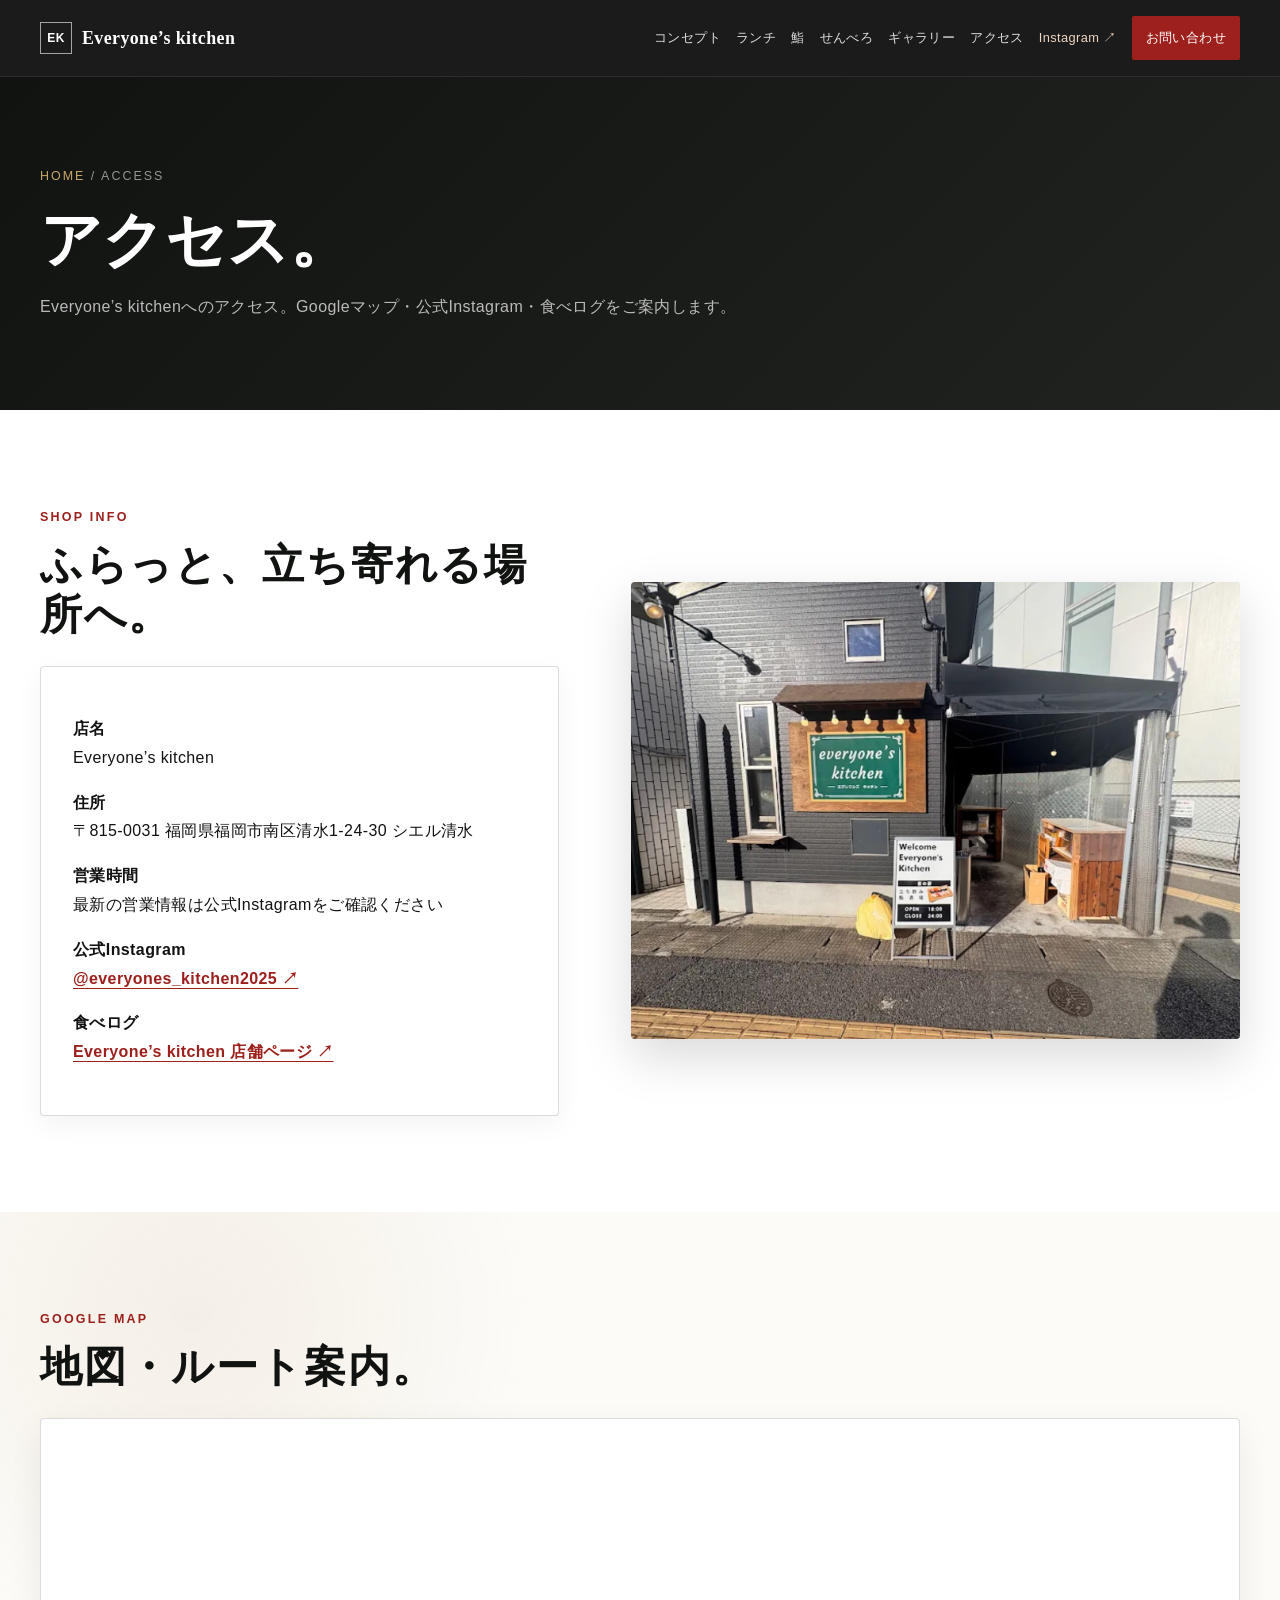
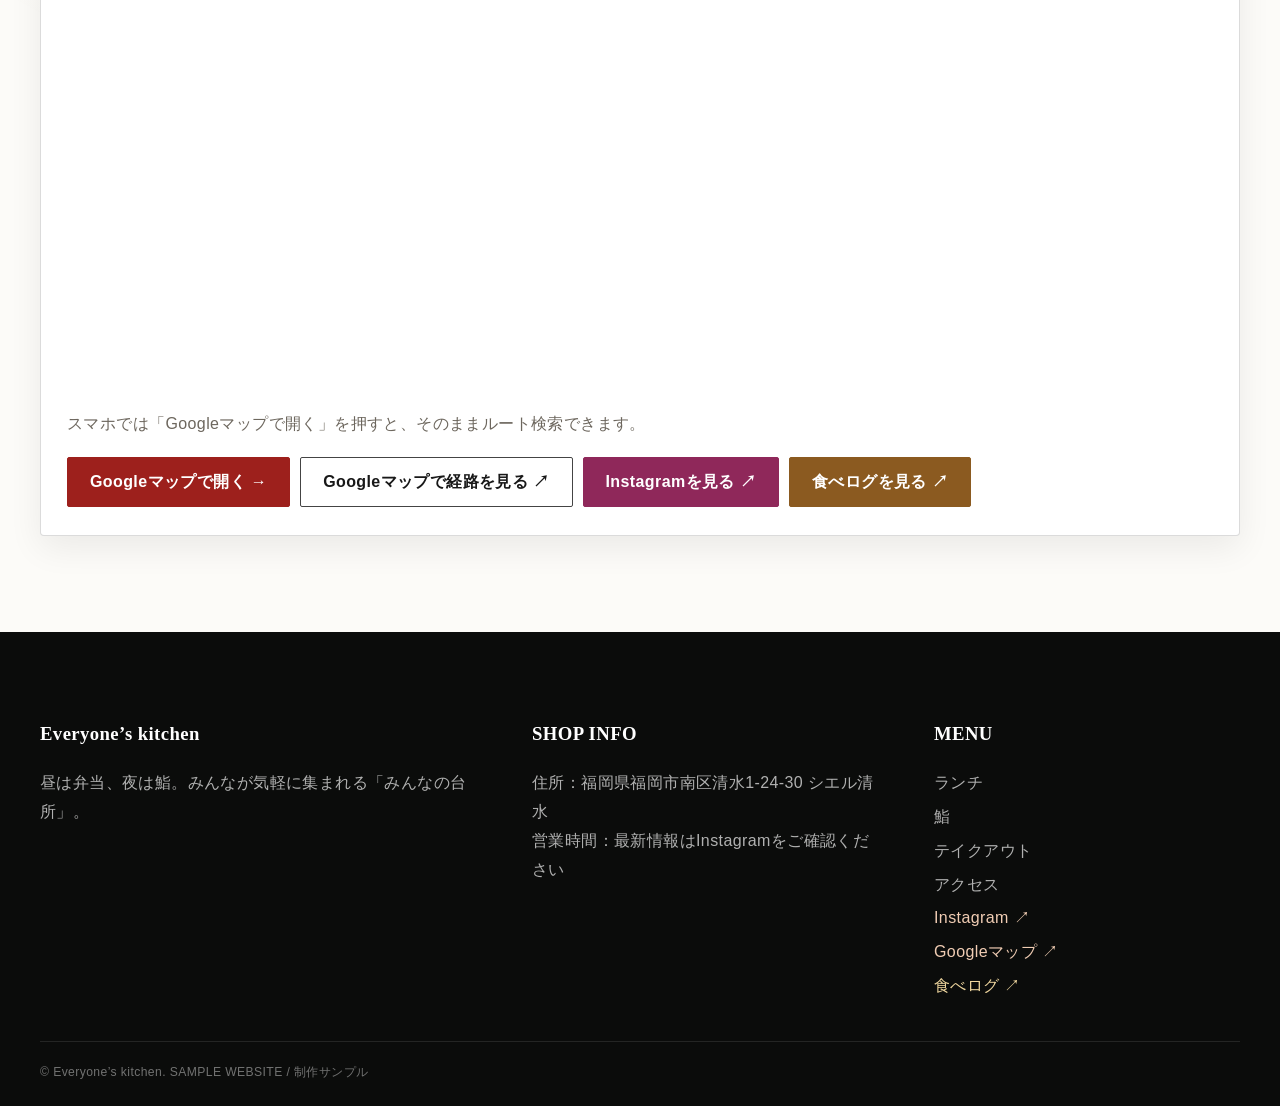
==== commit 4440eb67: "Add files via upload" ====
--- a/access.html
+++ b/access.html
@@ -1,3 +1,3 @@
-<!doctype html><html lang="ja"><head><meta charset="utf-8"><meta name="viewport" content="width=device-width,initial-scale=1"><title>アクセス・店舗情報｜Everyone’s kitchen</title><meta name="description" content="Everyone’s kitchenへのアクセス。Googleマップ・公式Instagram・食べログをご案内します。"><meta property="og:title" content="アクセス・店舗情報｜Everyone’s kitchen"><meta property="og:type" content="website"><meta property="og:image" content="hero-sushi.jpg"><link rel="stylesheet" href="style.css?v=20260913b"></head><body><header class="header"><div class="wrap header-inner"><a class="brand" href="index.html"><span class="brand-mark">EK</span>Everyone’s kitchen</a><nav class="nav"><a href="concept.html">コンセプト</a><a href="lunch.html">ランチ</a><a href="sushi.html">鮨</a><a href="senbero.html">せんべろ</a><a href="gallery.html">ギャラリー</a><a href="access.html">アクセス</a><a class="nav-instagram" href="https://www.instagram.com/everyones_kitchen2025/" target="_blank" rel="noopener noreferrer">Instagram ↗</a><a class="cta-mini" href="contact.html">お問い合わせ</a></nav><button class="menu-btn" aria-label="メニュー">☰</button></div></header><main><section class="page-hero"><div class="wrap"><div class="breadcrumb"><a href="index.html">HOME</a> / ACCESS</div><h1>アクセス。</h1><p>Everyone’s kitchenへのアクセス。Googleマップ・公式Instagram・食べログをご案内します。</p></div></section>
+<!doctype html><html lang="ja"><head><meta charset="utf-8"><meta name="viewport" content="width=device-width,initial-scale=1"><title>アクセス・店舗情報｜Everyone’s kitchen</title><meta name="description" content="Everyone’s kitchenへのアクセス。Googleマップ・公式Instagram・食べログをご案内します。"><meta property="og:title" content="アクセス・店舗情報｜Everyone’s kitchen"><meta property="og:type" content="website"><meta property="og:image" content="hero-sushi.jpg"><link rel="stylesheet" href="style.css?v=20260913c"></head><body><header class="header"><div class="wrap header-inner"><a class="brand" href="index.html"><span class="brand-mark">EK</span>Everyone’s kitchen</a><nav class="nav"><a href="concept.html">コンセプト</a><a href="lunch.html">ランチ</a><a href="sushi.html">鮨</a><a href="senbero.html">せんべろ</a><a href="gallery.html">ギャラリー</a><a href="access.html">アクセス</a><a class="nav-instagram" href="https://www.instagram.com/everyones_kitchen2025/" target="_blank" rel="noopener noreferrer">Instagram ↗</a><a class="cta-mini" href="contact.html">お問い合わせ</a></nav><button class="menu-btn" aria-label="メニュー">☰</button></div></header><main><section class="page-hero"><div class="wrap"><div class="breadcrumb"><a href="index.html">HOME</a> / ACCESS</div><h1>アクセス。</h1><p>Everyone’s kitchenへのアクセス。Googleマップ・公式Instagram・食べログをご案内します。</p></div></section>
 <section class="section"><div class="wrap split"><div><div class="eyebrow">SHOP INFO</div><h2 class="title serif">ふらっと、立ち寄れる場所へ。</h2><div class="card"><p><strong>店名</strong><br>Everyone’s kitchen</p><p><strong>住所</strong><br>〒815-0031 福岡県福岡市南区清水1-24-30 シエル清水</p><p><strong>営業時間</strong><br>最新の営業情報は公式Instagramをご確認ください</p><p><strong>公式Instagram</strong><br><a class="text-link" href="https://www.instagram.com/everyones_kitchen2025/" target="_blank" rel="noopener noreferrer">@everyones_kitchen2025 ↗</a></p><p><strong>食べログ</strong><br><a class="text-link" href="https://tabelog.com/fukuoka/A4001/A400202/40071473/" target="_blank" rel="noopener noreferrer">Everyone’s kitchen 店舗ページ ↗</a></p></div></div><div class="photo-card"><img src="exterior-wide.jpg" alt="Everyone’s kitchen 外観"></div></div></section>
-<section class="section section-paper"><div class="wrap"><div class="eyebrow">GOOGLE MAP</div><h2 class="title serif">地図・ルート案内。</h2><div class="map-card map-card-wide"><iframe class="map-embed" title="Everyone’s kitchen Googleマップ" loading="lazy" referrerpolicy="no-referrer-when-downgrade" src="https://www.google.com/maps?q=%E7%A6%8F%E5%B2%A1%E7%9C%8C%E7%A6%8F%E5%B2%A1%E5%B8%82%E5%8D%97%E5%8C%BA%E6%B8%85%E6%B0%B41-24-30&output=embed"></iframe><div class="map-card-body"><p>スマホでは「Googleマップで開く」を押すと、そのままルート検索できます。</p><div class="map-actions"><a class="btn" href="https://www.google.com/maps/search/?api=1&query=%E7%A6%8F%E5%B2%A1%E7%9C%8C%E7%A6%8F%E5%B2%A1%E5%B8%82%E5%8D%97%E5%8C%BA%E6%B8%85%E6%B0%B41-24-30" target="_blank" rel="noopener noreferrer">Googleマップで開く →</a><a class="btn btn-outline-dark" href="https://www.google.com/maps/dir/?api=1&destination=%E7%A6%8F%E5%B2%A1%E7%9C%8C%E7%A6%8F%E5%B2%A1%E5%B8%82%E5%8D%97%E5%8C%BA%E6%B8%85%E6%B0%B41-24-30" target="_blank" rel="noopener noreferrer">現在地から経路案内 ↗</a><a class="btn instagram-btn" href="https://www.instagram.com/everyones_kitchen2025/" target="_blank" rel="noopener noreferrer">Instagramを見る ↗</a><a class="btn tabelog-btn" href="https://tabelog.com/fukuoka/A4001/A400202/40071473/" target="_blank" rel="noopener noreferrer">食べログを見る ↗</a></div></div></div></div></section></main><footer class="footer"><div class="wrap"><div class="footer-grid"><div><h3>Everyone’s kitchen</h3><p>昼は弁当、夜は鮨。みんなが気軽に集まれる「みんなの台所」。</p></div><div><h3>SHOP INFO</h3><p>住所：福岡県福岡市南区清水1-24-30 シエル清水<br>営業時間：最新情報はInstagramをご確認ください</p></div><div><h3>MENU</h3><div class="footer-links"><a href="lunch.html">ランチ</a><a href="sushi.html">鮨</a><a href="takeout.html">テイクアウト</a><a href="access.html">アクセス</a><a href="https://www.instagram.com/everyones_kitchen2025/" target="_blank" rel="noopener noreferrer">Instagram ↗</a><a href="https://www.google.com/maps/search/?api=1&query=%E7%A6%8F%E5%B2%A1%E7%9C%8C%E7%A6%8F%E5%B2%A1%E5%B8%82%E5%8D%97%E5%8C%BA%E6%B8%85%E6%B0%B41-24-30" target="_blank" rel="noopener noreferrer">Googleマップ ↗</a><a href="https://tabelog.com/fukuoka/A4001/A400202/40071473/" target="_blank" rel="noopener noreferrer">食べログ ↗</a></div></div></div><div class="copyright">© Everyone’s kitchen. SAMPLE WEBSITE / 制作サンプル</div></div></footer><script src="main.js?v=20260913b"></script></body></html>+<section class="section section-paper"><div class="wrap"><div class="eyebrow">GOOGLE MAP</div><h2 class="title serif">地図・ルート案内。</h2><div class="map-card map-card-wide"><iframe class="map-embed" title="Everyone’s kitchen Googleマップ" loading="lazy" referrerpolicy="no-referrer-when-downgrade" src="https://www.google.com/maps?output=embed&ftid=0x354191079cdbc76f:0xec6e02a08cf5b0e0"></iframe><div class="map-card-body"><p>スマホでは「Googleマップで開く」を押すと、そのままルート検索できます。</p><div class="map-actions"><a class="btn" href="https://maps.app.goo.gl/RS5gmxk5uYyyCFpC8?g_st=ic" target="_blank" rel="noopener noreferrer">Googleマップで開く →</a><a class="btn btn-outline-dark" href="https://maps.app.goo.gl/RS5gmxk5uYyyCFpC8?g_st=ic" target="_blank" rel="noopener noreferrer">Googleマップで経路を見る ↗</a><a class="btn instagram-btn" href="https://www.instagram.com/everyones_kitchen2025/" target="_blank" rel="noopener noreferrer">Instagramを見る ↗</a><a class="btn tabelog-btn" href="https://tabelog.com/fukuoka/A4001/A400202/40071473/" target="_blank" rel="noopener noreferrer">食べログを見る ↗</a></div></div></div></div></section></main><footer class="footer"><div class="wrap"><div class="footer-grid"><div><h3>Everyone’s kitchen</h3><p>昼は弁当、夜は鮨。みんなが気軽に集まれる「みんなの台所」。</p></div><div><h3>SHOP INFO</h3><p>住所：福岡県福岡市南区清水1-24-30 シエル清水<br>営業時間：最新情報はInstagramをご確認ください</p></div><div><h3>MENU</h3><div class="footer-links"><a href="lunch.html">ランチ</a><a href="sushi.html">鮨</a><a href="takeout.html">テイクアウト</a><a href="access.html">アクセス</a><a href="https://www.instagram.com/everyones_kitchen2025/" target="_blank" rel="noopener noreferrer">Instagram ↗</a><a href="https://maps.app.goo.gl/RS5gmxk5uYyyCFpC8?g_st=ic" target="_blank" rel="noopener noreferrer">Googleマップ ↗</a><a href="https://tabelog.com/fukuoka/A4001/A400202/40071473/" target="_blank" rel="noopener noreferrer">食べログ ↗</a></div></div></div><div class="copyright">© Everyone’s kitchen. SAMPLE WEBSITE / 制作サンプル</div></div></footer><script src="main.js?v=20260913c"></script></body></html>
--- a/style.css
+++ b/style.css
@@ -76,3 +76,350 @@
   .external-card{padding:20px}
   .external-card strong{font-size:1.2rem}
 }
+
+
+/* =========================================================
+   Desktop polish v20260913d
+   PCでは余白・横幅・画像比率・ナビを整え、
+   スマホ/タブレットの既存レスポンシブは維持。
+   ========================================================= */
+
+@media (min-width: 1221px){
+  .wrap{
+    width:min(1240px, calc(100% - 80px));
+  }
+
+  .header-inner{
+    min-height:76px;
+    gap:22px;
+  }
+
+  .brand{
+    font-size:1.12rem;
+    flex:0 0 auto;
+  }
+
+  .brand-mark{
+    width:32px;
+    height:32px;
+  }
+
+  .nav{
+    display:flex!important;
+    gap:15px;
+    font-size:.80rem;
+    white-space:nowrap;
+  }
+
+  .nav a{
+    flex:0 0 auto;
+  }
+
+  .cta-mini{
+    padding:10px 14px;
+  }
+
+  .menu-btn{
+    display:none!important;
+  }
+
+  .hero-grid{
+    width:100%;
+    max-width:1600px;
+    min-height:620px;
+    grid-template-columns:minmax(440px,.88fr) minmax(0,1.12fr);
+  }
+
+  .hero-copy{
+    padding-top:86px;
+    padding-bottom:76px;
+    padding-left:max(40px,calc((100vw - 1240px)/2));
+    padding-right:54px;
+  }
+
+  .hero h1{
+    font-size:clamp(4rem,4.9vw,5.4rem);
+    line-height:1.08;
+    margin-bottom:22px;
+  }
+
+  .hero p{
+    max-width:560px;
+    font-size:1rem;
+    line-height:1.9;
+  }
+
+  .hero-image{
+    min-height:620px;
+  }
+
+  .hero-image img{
+    object-position:center center;
+  }
+
+  .section{
+    padding:96px 0;
+  }
+
+  .title{
+    font-size:clamp(2.6rem,3.3vw,3.75rem);
+    line-height:1.18;
+  }
+
+  .lead{
+    font-size:1.02rem;
+    line-height:2;
+  }
+
+  .split,
+  .menu-feature,
+  .offer{
+    grid-template-columns:minmax(0,.92fr) minmax(0,1.08fr);
+    gap:72px;
+  }
+
+  .section-dark .menu-feature:nth-child(1){
+    grid-template-columns:minmax(0,1.08fr) minmax(0,.92fr);
+  }
+
+  .photo-card,
+  .menu-poster,
+  .offer-image,
+  .daily-card,
+  .special-card,
+  .map-card,
+  .external-card,
+  .card{
+    border-radius:4px;
+  }
+
+  .photo-card img,
+  .offer-image img{
+    height:auto;
+    aspect-ratio:4/3;
+    object-fit:cover;
+  }
+
+  .menu-poster{
+    min-height:520px;
+    display:flex;
+    align-items:center;
+    justify-content:center;
+    padding:24px;
+    background:#eee9df;
+  }
+
+  .menu-poster img{
+    width:auto;
+    max-width:100%;
+    max-height:620px;
+    object-fit:contain;
+  }
+
+  .dual{
+    gap:20px;
+  }
+
+  .dual-card{
+    min-height:430px;
+  }
+
+  .dual-card h3{
+    font-size:2.7rem;
+  }
+
+  .gallery{
+    grid-template-columns:repeat(3,minmax(0,1fr));
+    gap:14px;
+  }
+
+  .gallery figure,
+  .placeholder{
+    min-height:0;
+    aspect-ratio:4/3;
+  }
+
+  .gallery figure img{
+    width:100%;
+    height:100%;
+    object-fit:cover;
+  }
+
+  .page-hero{
+    padding:88px 0 72px;
+  }
+
+  .page-hero h1{
+    max-width:900px;
+    font-size:clamp(3.7rem,4.8vw,5.25rem);
+  }
+
+  .content-grid,
+  .poster-grid{
+    grid-template-columns:repeat(2,minmax(0,1fr));
+    gap:30px;
+  }
+
+  .card{
+    padding:32px;
+  }
+
+  .today-heading{
+    align-items:flex-end;
+    margin-bottom:30px;
+  }
+
+  .today-layout{
+    grid-template-columns:minmax(300px,.8fr) minmax(0,1.7fr);
+    gap:26px;
+  }
+
+  .special-grid{
+    grid-template-columns:repeat(2,minmax(0,1fr));
+    gap:18px;
+  }
+
+  .access-social-grid{
+    grid-template-columns:minmax(0,1.45fr) minmax(320px,.55fr);
+    gap:30px;
+  }
+
+  .map-embed{
+    height:460px;
+  }
+
+  .map-card-wide .map-embed{
+    height:560px;
+  }
+
+  .map-card-body{
+    padding:24px 26px 28px;
+  }
+
+  .official-links{
+    gap:18px;
+  }
+
+  .external-card{
+    padding:30px;
+  }
+
+  .footer{
+    padding-top:66px;
+  }
+
+  .footer-grid{
+    grid-template-columns:1.2fr .95fr .85fr;
+    gap:60px;
+  }
+
+  .cta-inner{
+    min-height:104px;
+  }
+}
+
+/* 11〜12インチ級・小さめPCではナビを無理に詰めずメニュー化 */
+@media (max-width:1220px){
+  .header-inner{
+    min-height:64px;
+  }
+
+  .menu-btn{
+    display:block!important;
+  }
+
+  .nav{
+    position:absolute;
+    display:none!important;
+    left:0;
+    right:0;
+    top:64px;
+    margin-left:0;
+    background:#111311;
+    padding:18px 22px 26px;
+    flex-direction:column;
+    align-items:stretch;
+    gap:0;
+    border-top:1px solid rgba(255,255,255,.08);
+    box-shadow:0 16px 30px rgba(0,0,0,.25);
+    max-height:calc(100vh - 64px);
+    overflow-y:auto;
+  }
+
+  .nav.open{
+    display:flex!important;
+  }
+
+  .nav a{
+    padding:12px 4px;
+    border-bottom:1px solid rgba(255,255,255,.08);
+  }
+
+  .nav a:not(.cta-mini):after{
+    display:none;
+  }
+
+  .cta-mini{
+    margin-top:12px;
+    text-align:center;
+  }
+}
+
+/* 一般的なPC幅でも本文が横に伸びすぎない */
+@media (min-width: 901px) and (max-width: 1220px){
+  .wrap{
+    width:min(1040px, calc(100% - 56px));
+  }
+
+  .hero-grid{
+    grid-template-columns:minmax(380px,.9fr) minmax(0,1.1fr);
+    min-height:560px;
+  }
+
+  .hero-copy{
+    padding:72px 42px;
+  }
+
+  .hero h1{
+    font-size:clamp(3.5rem,5.5vw,4.6rem);
+  }
+
+  .hero-image{
+    min-height:560px;
+    order:initial;
+  }
+
+  .split,
+  .menu-feature,
+  .offer{
+    grid-template-columns:minmax(0,1fr) minmax(0,1fr);
+    gap:44px;
+  }
+
+  .gallery{
+    grid-template-columns:repeat(3,minmax(0,1fr));
+  }
+
+  .footer-grid{
+    grid-template-columns:1.15fr 1fr .85fr;
+    gap:34px;
+  }
+}
+
+/* PCで長い英字やURLがレイアウトを押し広げない */
+@media (min-width:901px){
+  .brand,
+  .nav,
+  .hero-copy,
+  .map-card-body,
+  .external-card,
+  .footer-grid > *{
+    min-width:0;
+  }
+
+  .external-card strong,
+  .external-card p,
+  .map-card-body p{
+    overflow-wrap:anywhere;
+  }
+}
